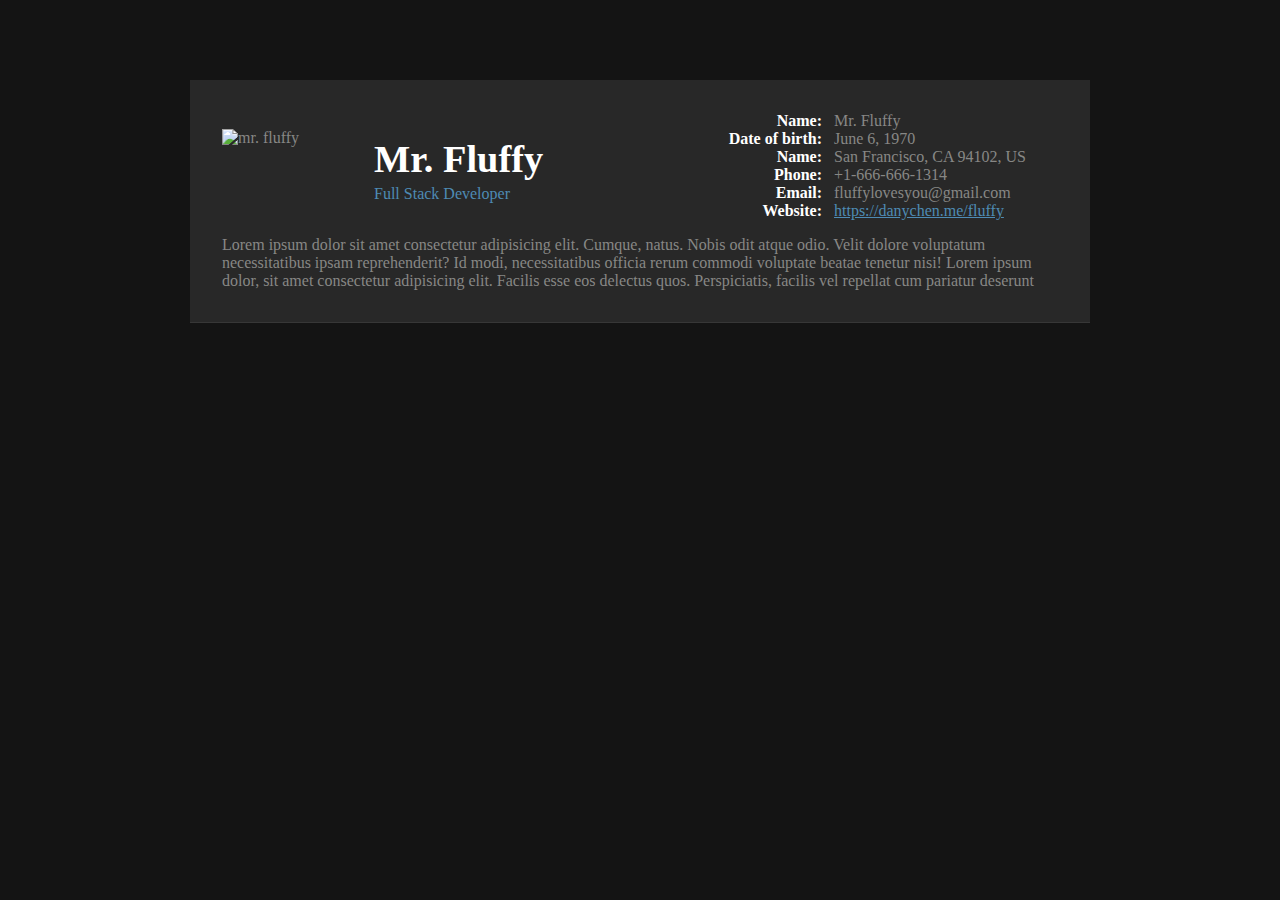
==== pages/resume.html @ b6a931b6 "add bi-wrapper section" ====
<!DOCTYPE html>
<html lang="en">
  <head>
    <meta charset="UTF-8" />
    <meta name="viewport" content="width=device-width, initial-scale=1.0" />
    <title>Online Resume</title>
    <style>
      :root {
        color: #878785;
        font-size: 16px;
      }
      body {
        background: #141414;
      }
      a {
        color: #4e8bb4;
      }
      #resume {
        max-width: 900px;
        margin: 5rem auto;
        background: #282828;
      }
      #resume .bi-wrapper {
        gap: 1rem;
        padding: 2rem;
        display: flex;
        row-gap: 1rem;
        align-items: center;
        justify-content: space-between;
        flex-flow: row wrap;
        border-bottom: 1px solid #373737;
      }
      #resume .bi-wrapper .left {
        flex-grow: 1;
        display: flex;
      }
      #resume .bi-wrapper .left > div:last-child {
        margin-left: 1.5rem;
      }
      #resume .bi-wrapper .left h2 {
        color: #fff;
        font-size: 2.4rem;
        margin: 0.5rem 0 0.2rem;
      }
      #resume .bi-wrapper .left p {
        margin: 0;
        color: #4e8bb4;
      }
      #resume .bi-wrapper .left img {
        width: 8rem;
        float: left;
      }
      #resume .bi-wrapper .right {
        margin: 0 2rem 0 0;
        list-style: none;
      }
      #resume .bi-wrapper .right span {
        color: #fff;
        width: 8rem;
        text-align: right;
        display: inline-block;
        font-weight: bold;
        margin-right: 0.5rem;
      }
      #resume .bi-wrapper .bio {
        flex-basis: 100%;
      }
    </style>
  </head>
  <body>
    <main id="resume">
      <section class="bi-wrapper">
        <div class="left">
          <div><img src="../images/cat-avatar.jpeg" alt="mr. fluffy" /></div>
          <div>
            <h2>Mr. Fluffy</h2>
            <p>Full Stack Developer</p>
          </div>
        </div>
        <ul class="right">
          <li>
            <span>Name:</span>
            Mr. Fluffy
          </li>
          <li>
            <span>Date of birth:</span>
            June 6, 1970
          </li>
          <li>
            <span>Name:</span>
            San Francisco, CA 94102, US
          </li>
          <li>
            <span>Phone:</span>
            +1-666-666-1314
          </li>
          <li>
            <span>Email:</span>
            fluffylovesyou@gmail.com
          </li>
          <li>
            <span>Website:</span>
            <a href="https://danychen.me/fluffy">https://danychen.me/fluffy</a>
          </li>
        </ul>
        <div class="bio">
          Lorem ipsum dolor sit amet consectetur adipisicing elit. Cumque,
          natus. Nobis odit atque odio. Velit dolore voluptatum necessitatibus
          ipsam reprehenderit? Id modi, necessitatibus officia rerum commodi
          voluptate beatae tenetur nisi! Lorem ipsum dolor, sit amet consectetur
          adipisicing elit. Facilis esse eos delectus quos. Perspiciatis,
          facilis vel repellat cum pariatur deserunt
        </div>
      </section>
      <div></div>
    </main>
  </body>
</html>
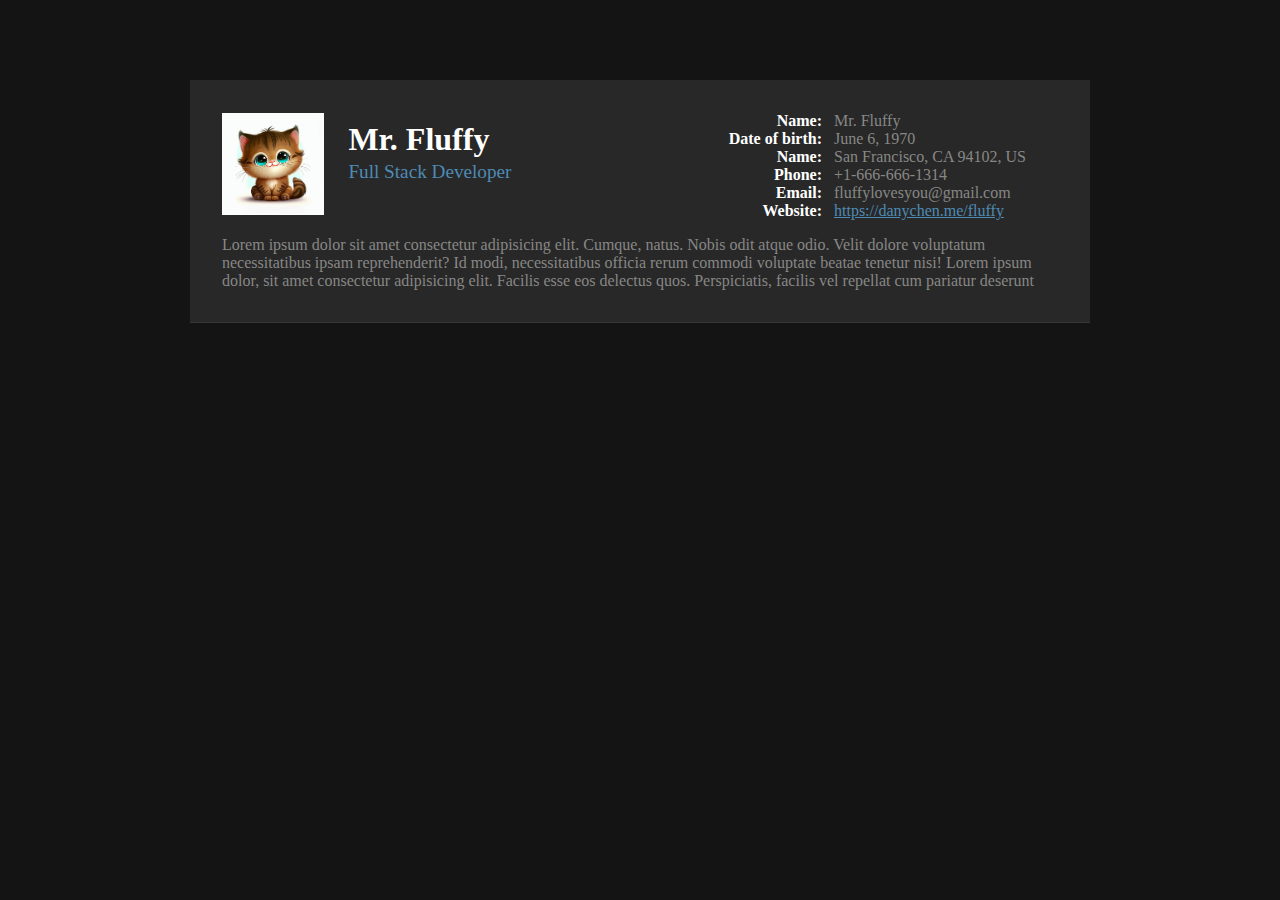
==== commit 9865cee1: "minor css adjust" ====
--- a/pages/resume.html
+++ b/pages/resume.html
@@ -39,16 +39,16 @@
       }
       #resume .bi-wrapper .left h2 {
         color: #fff;
-        font-size: 2.4rem;
+        font-size: 2rem;
         margin: 0.5rem 0 0.2rem;
       }
       #resume .bi-wrapper .left p {
         margin: 0;
+        font-size: 1.2rem;
         color: #4e8bb4;
       }
       #resume .bi-wrapper .left img {
-        width: 8rem;
-        float: left;
+        width: 6.4rem;
       }
       #resume .bi-wrapper .right {
         margin: 0 2rem 0 0;
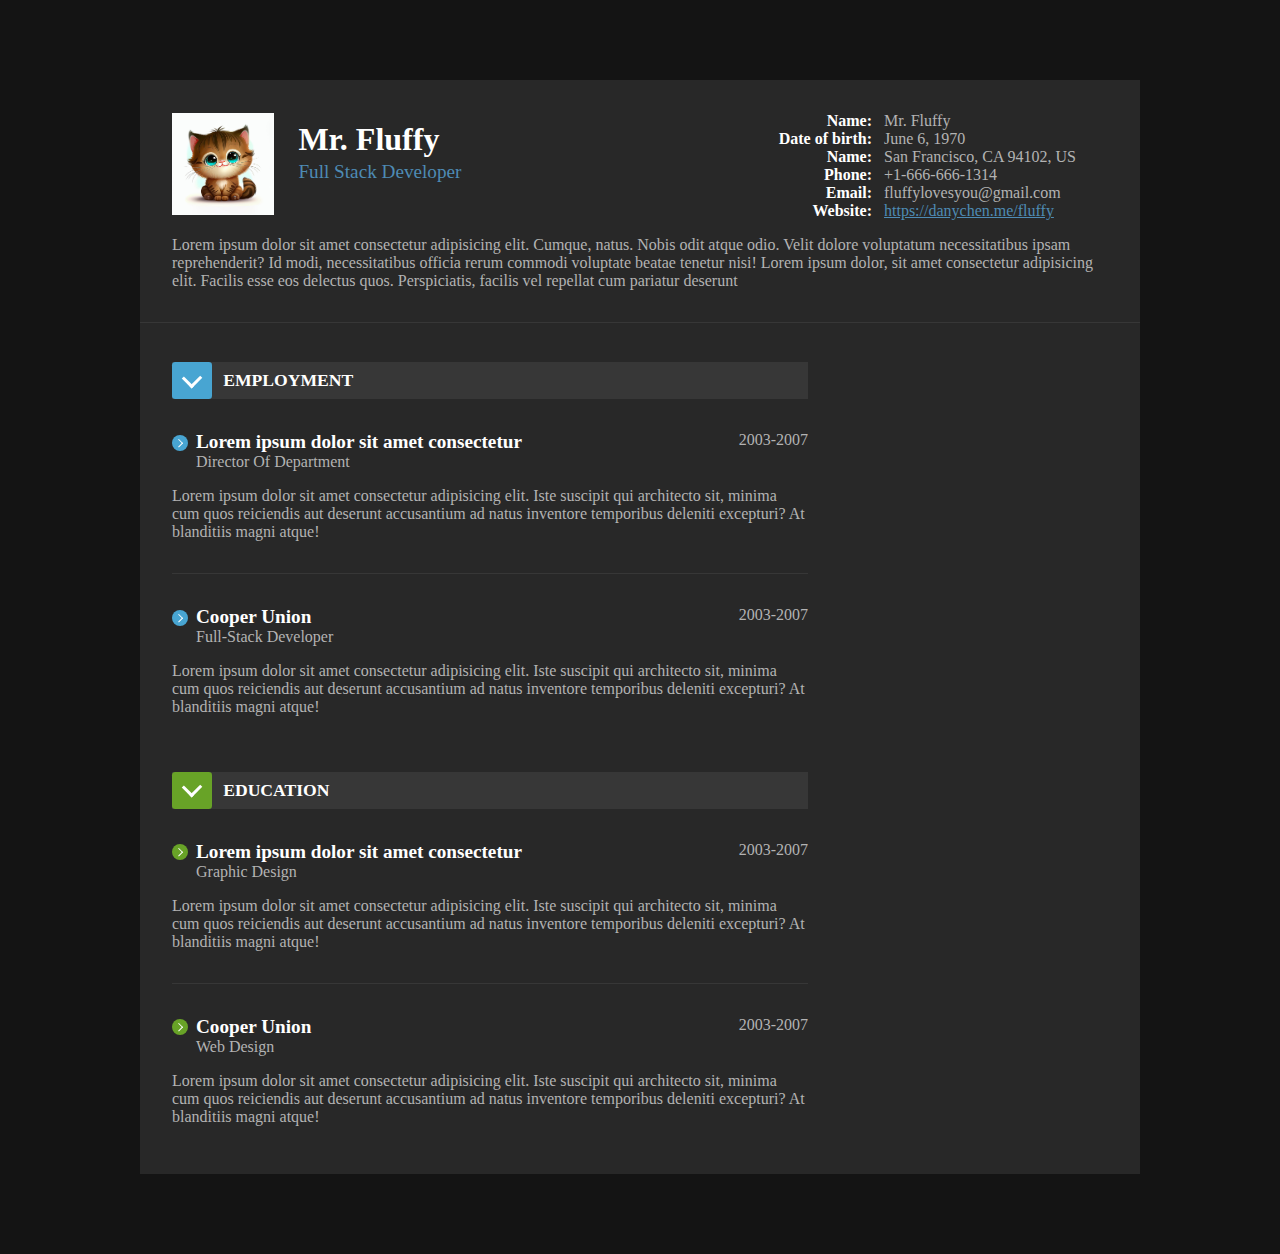
==== commit 5b35ff78: "move css to external file and add history section" ====
--- a/pages/resume.html
+++ b/pages/resume.html
@@ -4,68 +4,7 @@
     <meta charset="UTF-8" />
     <meta name="viewport" content="width=device-width, initial-scale=1.0" />
     <title>Online Resume</title>
-    <style>
-      :root {
-        color: #878785;
-        font-size: 16px;
-      }
-      body {
-        background: #141414;
-      }
-      a {
-        color: #4e8bb4;
-      }
-      #resume {
-        max-width: 900px;
-        margin: 5rem auto;
-        background: #282828;
-      }
-      #resume .bi-wrapper {
-        gap: 1rem;
-        padding: 2rem;
-        display: flex;
-        row-gap: 1rem;
-        align-items: center;
-        justify-content: space-between;
-        flex-flow: row wrap;
-        border-bottom: 1px solid #373737;
-      }
-      #resume .bi-wrapper .left {
-        flex-grow: 1;
-        display: flex;
-      }
-      #resume .bi-wrapper .left > div:last-child {
-        margin-left: 1.5rem;
-      }
-      #resume .bi-wrapper .left h2 {
-        color: #fff;
-        font-size: 2rem;
-        margin: 0.5rem 0 0.2rem;
-      }
-      #resume .bi-wrapper .left p {
-        margin: 0;
-        font-size: 1.2rem;
-        color: #4e8bb4;
-      }
-      #resume .bi-wrapper .left img {
-        width: 6.4rem;
-      }
-      #resume .bi-wrapper .right {
-        margin: 0 2rem 0 0;
-        list-style: none;
-      }
-      #resume .bi-wrapper .right span {
-        color: #fff;
-        width: 8rem;
-        text-align: right;
-        display: inline-block;
-        font-weight: bold;
-        margin-right: 0.5rem;
-      }
-      #resume .bi-wrapper .bio {
-        flex-basis: 100%;
-      }
-    </style>
+    <link rel="stylesheet" href="../styles/resume.css" />
   </head>
   <body>
     <main id="resume">
@@ -112,7 +51,91 @@
           facilis vel repellat cum pariatur deserunt
         </div>
       </section>
-      <div></div>
+      <div class="main-wrapper">
+        <div class="history">
+          <section class="emp">
+            <h4 class="title">
+              <i></i>
+              EMPLOYMENT
+            </h4>
+            <section class="item">
+              <div>
+                <i></i>
+                <h6>
+                  Lorem ipsum dolor sit amet consectetur
+                </h6>
+                <span>Director Of Department</span>
+              </div>
+              <div>
+                2003-2007
+              </div>
+              <div>
+                Lorem ipsum dolor sit amet consectetur adipisicing elit. Iste
+                suscipit qui architecto sit, minima cum quos reiciendis aut
+                deserunt accusantium ad natus inventore temporibus deleniti
+                excepturi? At blanditiis magni atque!
+              </div>
+            </section>
+            <section class="item">
+              <div>
+                <i></i>
+                <h6>Cooper Union</h6>
+                <span>Full-Stack Developer</span>
+              </div>
+              <div>
+                2003-2007
+              </div>
+              <div>
+                Lorem ipsum dolor sit amet consectetur adipisicing elit. Iste
+                suscipit qui architecto sit, minima cum quos reiciendis aut
+                deserunt accusantium ad natus inventore temporibus deleniti
+                excepturi? At blanditiis magni atque!
+              </div>
+            </section>
+          </section>
+          <section class="edu">
+            <h4 class="title">
+              <i></i>
+              EDUCATION
+            </h4>
+            <section class="item">
+              <div>
+                <h6>
+                  <i></i>
+                  Lorem ipsum dolor sit amet consectetur
+                </h6>
+                <span>Graphic Design</span>
+              </div>
+              <div>
+                2003-2007
+              </div>
+              <div>
+                Lorem ipsum dolor sit amet consectetur adipisicing elit. Iste
+                suscipit qui architecto sit, minima cum quos reiciendis aut
+                deserunt accusantium ad natus inventore temporibus deleniti
+                excepturi? At blanditiis magni atque!
+              </div>
+            </section>
+            <section class="item">
+              <div>
+                <i></i>
+                <h6>Cooper Union</h6>
+                <span>Web Design</span>
+              </div>
+              <div>
+                2003-2007
+              </div>
+              <div>
+                Lorem ipsum dolor sit amet consectetur adipisicing elit. Iste
+                suscipit qui architecto sit, minima cum quos reiciendis aut
+                deserunt accusantium ad natus inventore temporibus deleniti
+                excepturi? At blanditiis magni atque!
+              </div>
+            </section>
+          </section>
+        </div>
+        <aside class="skills"></aside>
+      </div>
     </main>
   </body>
 </html>
--- a/styles/resume.css
+++ b/styles/resume.css
@@ -0,0 +1,152 @@
+:root {
+  color: #b3b3b3;
+  font-size: 16px;
+}
+* {
+  box-sizing: border-box;
+}
+body {
+  background: #141414;
+}
+a {
+  color: #4e8bb4;
+}
+#resume {
+  max-width: 1000px;
+  margin: 5rem auto;
+  background: #282828;
+}
+#resume .bi-wrapper {
+  gap: 1rem;
+  padding: 2rem;
+  display: flex;
+  row-gap: 1rem;
+  align-items: center;
+  justify-content: space-between;
+  flex-flow: row wrap;
+  border-bottom: 1px solid #373737;
+}
+#resume .bi-wrapper .left {
+  flex-grow: 1;
+  display: flex;
+}
+#resume .bi-wrapper .left > div:last-child {
+  margin-left: 1.5rem;
+}
+#resume .bi-wrapper .left h2 {
+  color: #fff;
+  font-size: 2rem;
+  margin: 0.5rem 0 0.2rem;
+}
+#resume .bi-wrapper .left p {
+  margin: 0;
+  font-size: 1.2rem;
+  color: #4e8bb4;
+}
+#resume .bi-wrapper .left img {
+  width: 6.4rem;
+}
+#resume .bi-wrapper .right {
+  margin: 0 2rem 0 0;
+  list-style: none;
+}
+#resume .bi-wrapper .right span {
+  color: #fff;
+  width: 8rem;
+  text-align: right;
+  display: inline-block;
+  font-weight: bold;
+  margin-right: 0.5rem;
+}
+#resume .bi-wrapper .bio {
+  flex-basis: 100%;
+}
+.main-wrapper {
+  display: flex;
+}
+.main-wrapper .history {
+  padding: 1rem 2rem;
+}
+.main-wrapper .history > section h4 {
+  color: #fff;
+  padding: 0.5rem 3.2rem;
+  background: #373737;
+  font-size: 1.1rem;
+  position: relative;
+}
+.main-wrapper .history > section .title i {
+  top: 0;
+  width: 2.5rem;
+  height: 100%;
+  left: 0;
+  position: absolute;
+  background: #48a5d2;
+  border-radius: 0.2rem;
+}
+.main-wrapper .history .edu .title i {
+  background: #68a327;
+}
+.main-wrapper .history > section .title i::after {
+  content: '';
+  width: 30%;
+  height: 30%;
+  top: 50%;
+  left: 50%;
+  border-style: solid;
+  border-width: 0.2rem 0.2rem 0 0;
+  border-color: #fff;
+  position: absolute;
+  transform: translate(-50%, -70%) rotate(135deg);
+}
+.main-wrapper .history .item {
+  display: flex;
+  row-gap: 1rem;
+  margin-top: 2rem;
+  justify-content: space-between;
+  flex-flow: wrap row;
+  border-bottom: 1px solid #373737;
+}
+.main-wrapper .history .item div:first-child {
+  padding-left: 1.5rem;
+  position: relative;
+}
+.main-wrapper .history .item h6 {
+  color: #fff;
+  font-size: 1.2rem;
+  margin: 0;
+}
+.main-wrapper .history .item i {
+  left: 0;
+  top: 0.2rem;
+  width: 1rem;
+  height: 1rem;
+  border-radius: 50%;
+  background: #48a5d2;
+  position: absolute;
+}
+.main-wrapper .history .item i::after {
+  content: '';
+  width: 30%;
+  height: 30%;
+  top: 50%;
+  left: 50%;
+  border-style: solid;
+  border-width: 0.1rem 0.1rem 0 0;
+  border-color: #fff;
+  position: absolute;
+  transform: translate(-70%, -50%) rotate(45deg);
+}
+.main-wrapper .history .edu .item i {
+  background: #68a327;
+}
+.main-wrapper .history .item div:last-child {
+  flex-flow: row wrap;
+  flex-basis: 100%;
+  margin-bottom: 2rem;
+}
+.main-wrapper .history .item:last-child {
+  border: none;
+}
+.main-wrapper .skills {
+  min-width: 300px;
+}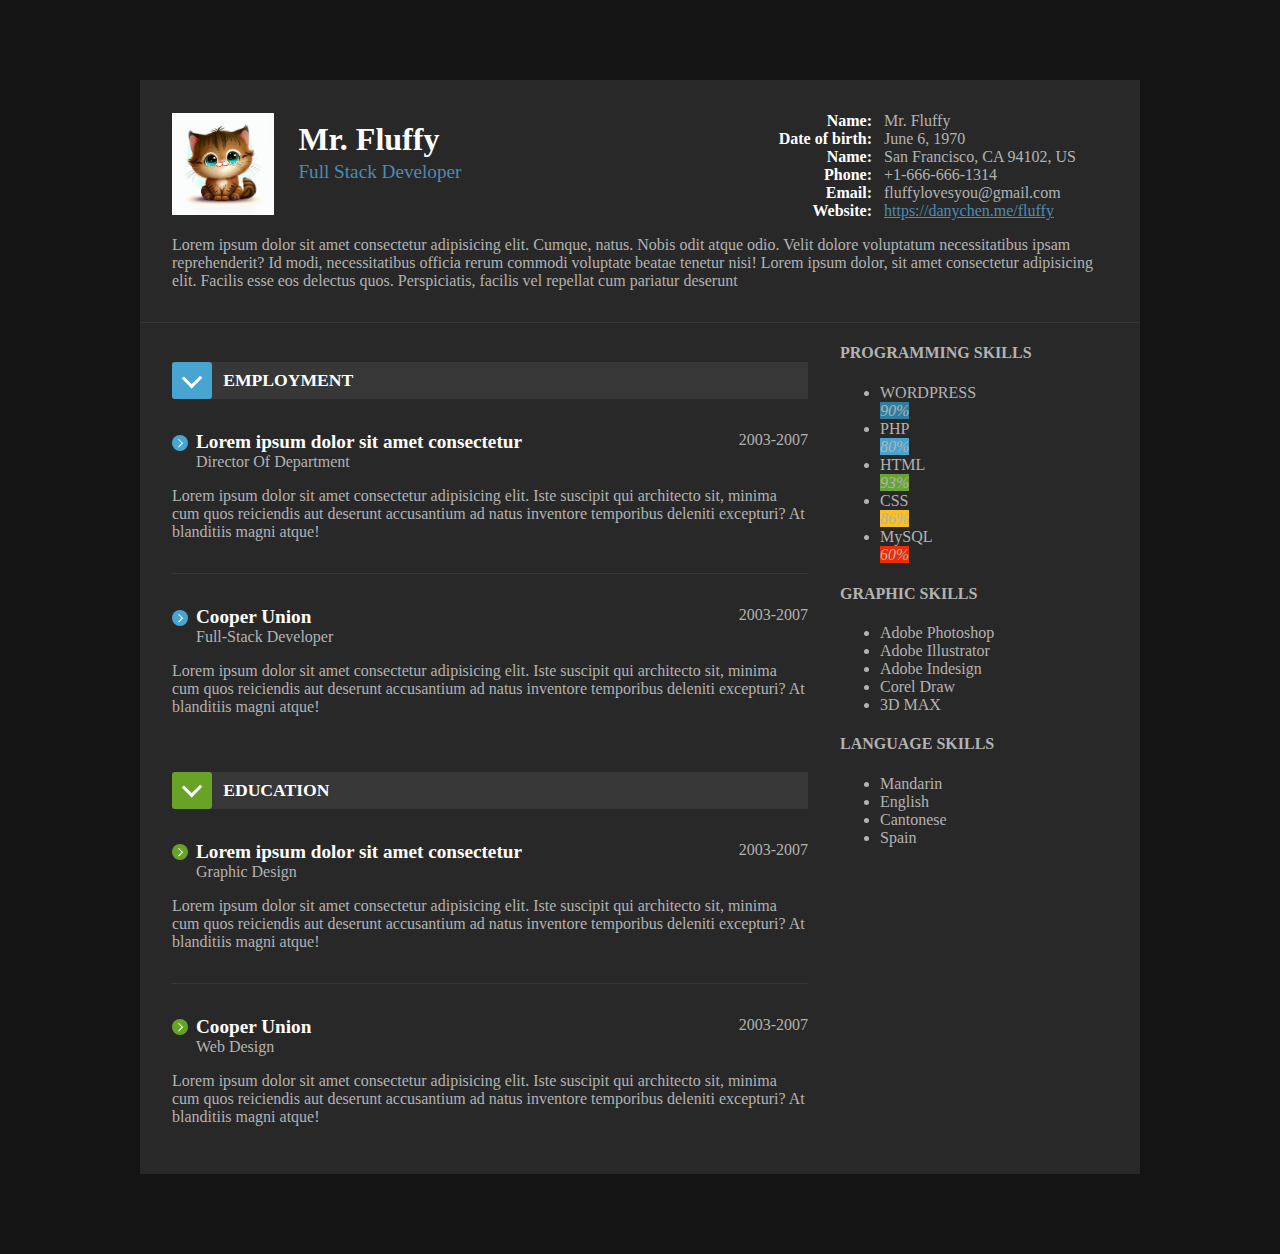
==== commit 32ad14b6: "add sidebar html" ====
--- a/pages/resume.html
+++ b/pages/resume.html
@@ -61,14 +61,10 @@
             <section class="item">
               <div>
                 <i></i>
-                <h6>
-                  Lorem ipsum dolor sit amet consectetur
-                </h6>
+                <h6>Lorem ipsum dolor sit amet consectetur</h6>
                 <span>Director Of Department</span>
               </div>
-              <div>
-                2003-2007
-              </div>
+              <div>2003-2007</div>
               <div>
                 Lorem ipsum dolor sit amet consectetur adipisicing elit. Iste
                 suscipit qui architecto sit, minima cum quos reiciendis aut
@@ -82,9 +78,7 @@
                 <h6>Cooper Union</h6>
                 <span>Full-Stack Developer</span>
               </div>
-              <div>
-                2003-2007
-              </div>
+              <div>2003-2007</div>
               <div>
                 Lorem ipsum dolor sit amet consectetur adipisicing elit. Iste
                 suscipit qui architecto sit, minima cum quos reiciendis aut
@@ -106,9 +100,7 @@
                 </h6>
                 <span>Graphic Design</span>
               </div>
-              <div>
-                2003-2007
-              </div>
+              <div>2003-2007</div>
               <div>
                 Lorem ipsum dolor sit amet consectetur adipisicing elit. Iste
                 suscipit qui architecto sit, minima cum quos reiciendis aut
@@ -122,9 +114,7 @@
                 <h6>Cooper Union</h6>
                 <span>Web Design</span>
               </div>
-              <div>
-                2003-2007
-              </div>
+              <div>2003-2007</div>
               <div>
                 Lorem ipsum dolor sit amet consectetur adipisicing elit. Iste
                 suscipit qui architecto sit, minima cum quos reiciendis aut
@@ -134,7 +124,56 @@
             </section>
           </section>
         </div>
-        <aside class="skills"></aside>
+        <aside class="skills">
+          <h4>PROGRAMMING SKILLS</h4>
+          <ul class="ps">
+            <li>
+              WORDPRESS
+              <div class="percent">
+                <i style="width: 90%; background: #2d7ea1">90% </i>
+              </div>
+            </li>
+            <li>
+              PHP
+              <div class="percent">
+                <i style="width: 80%; background: #49a3cf">80% </i>
+              </div>
+            </li>
+            <li>
+              HTML
+              <div class="percent">
+                <i style="width: 93%; background: #67a434">93% </i>
+              </div>
+            </li>
+            <li>
+              CSS
+              <div class="percent">
+                <i style="width: 86%; background: #fabf23">86% </i>
+              </div>
+            </li>
+            <li>
+              MySQL
+              <div class="percent">
+                <i style="width: 60%; background: #ee2c00">60% </i>
+              </div>
+            </li>
+          </ul>
+          <h4>GRAPHIC SKILLS</h4>
+          <ul class="gs li-square">
+            <li>Adobe Photoshop</li>
+            <li>Adobe Illustrator</li>
+            <li>Adobe Indesign</li>
+            <li>Corel Draw</li>
+            <li>3D MAX</li>
+          </ul>
+          <h4>LANGUAGE SKILLS</h4>
+          <ul class="ls">
+            <li>Mandarin</li>
+            <li>English</li>
+            <li>Cantonese</li>
+            <li>Spain</li>
+          </ul>
+        </aside>
       </div>
     </main>
   </body>
